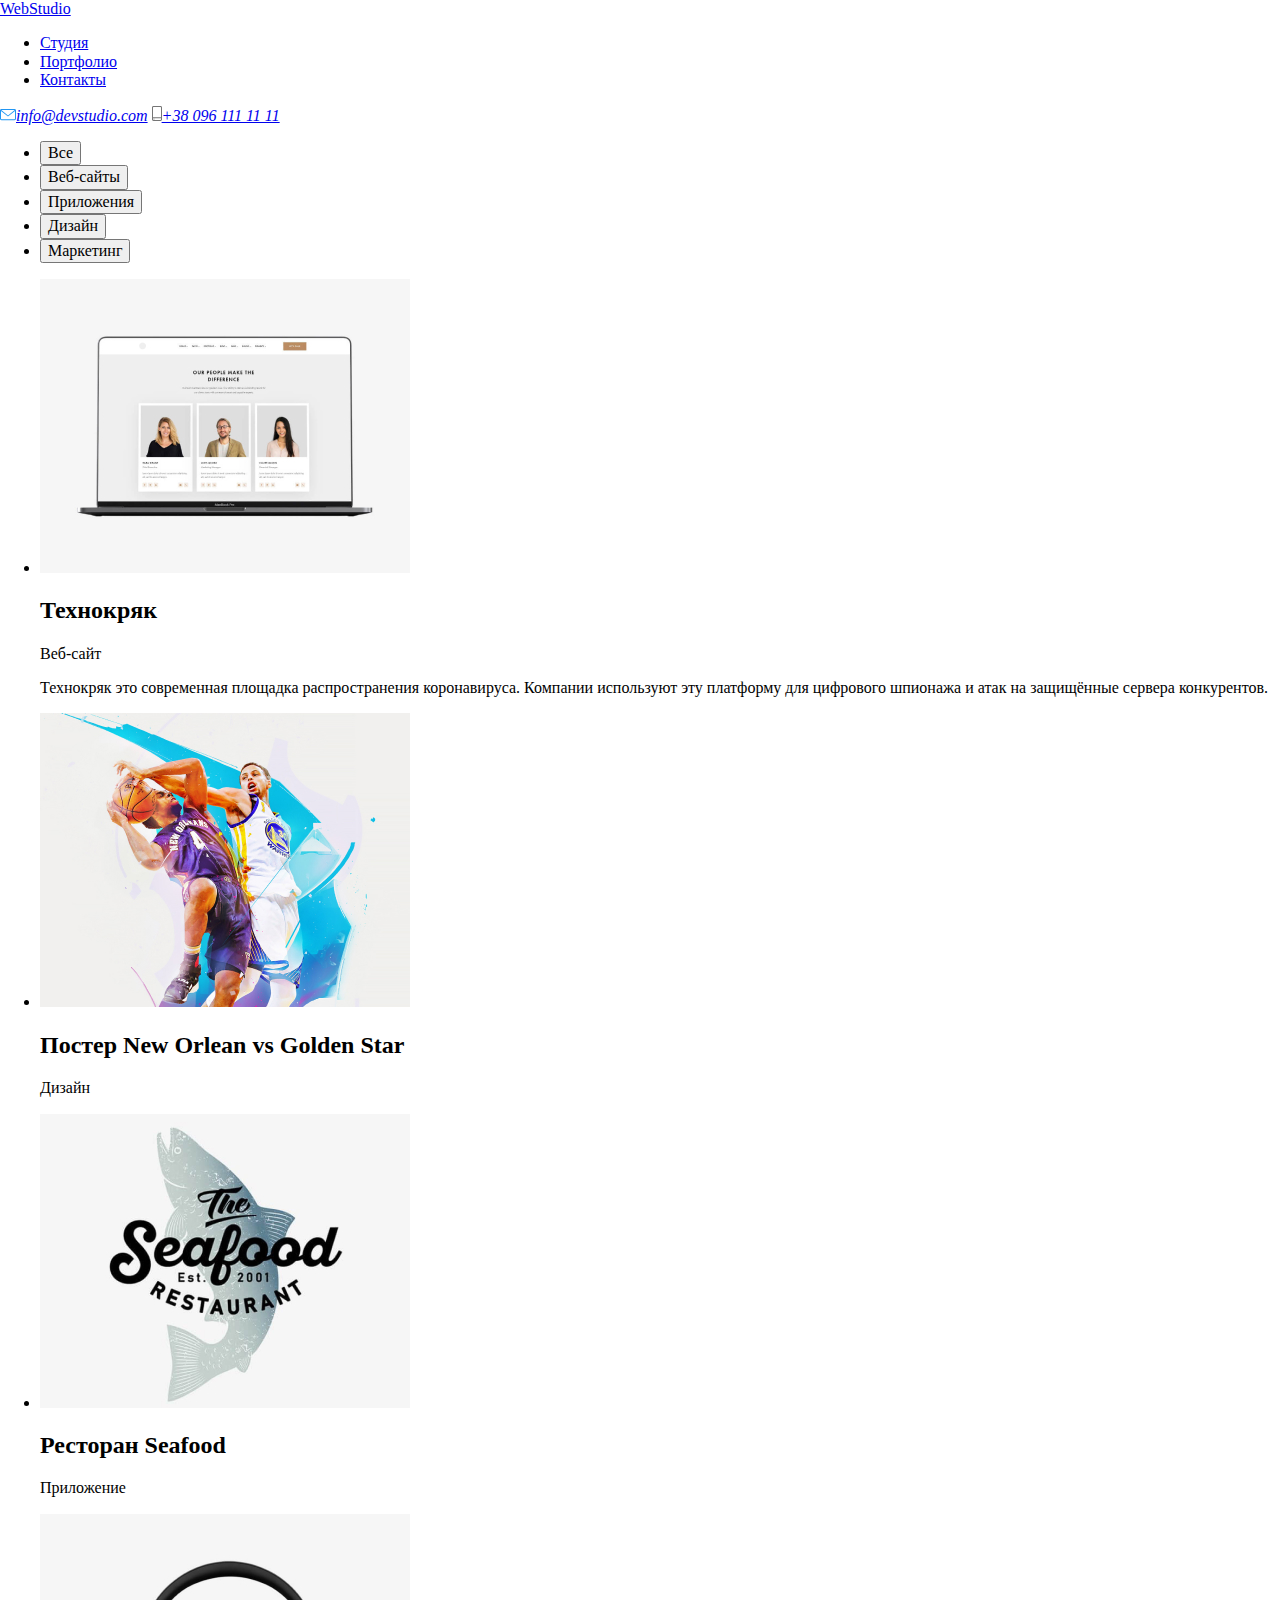
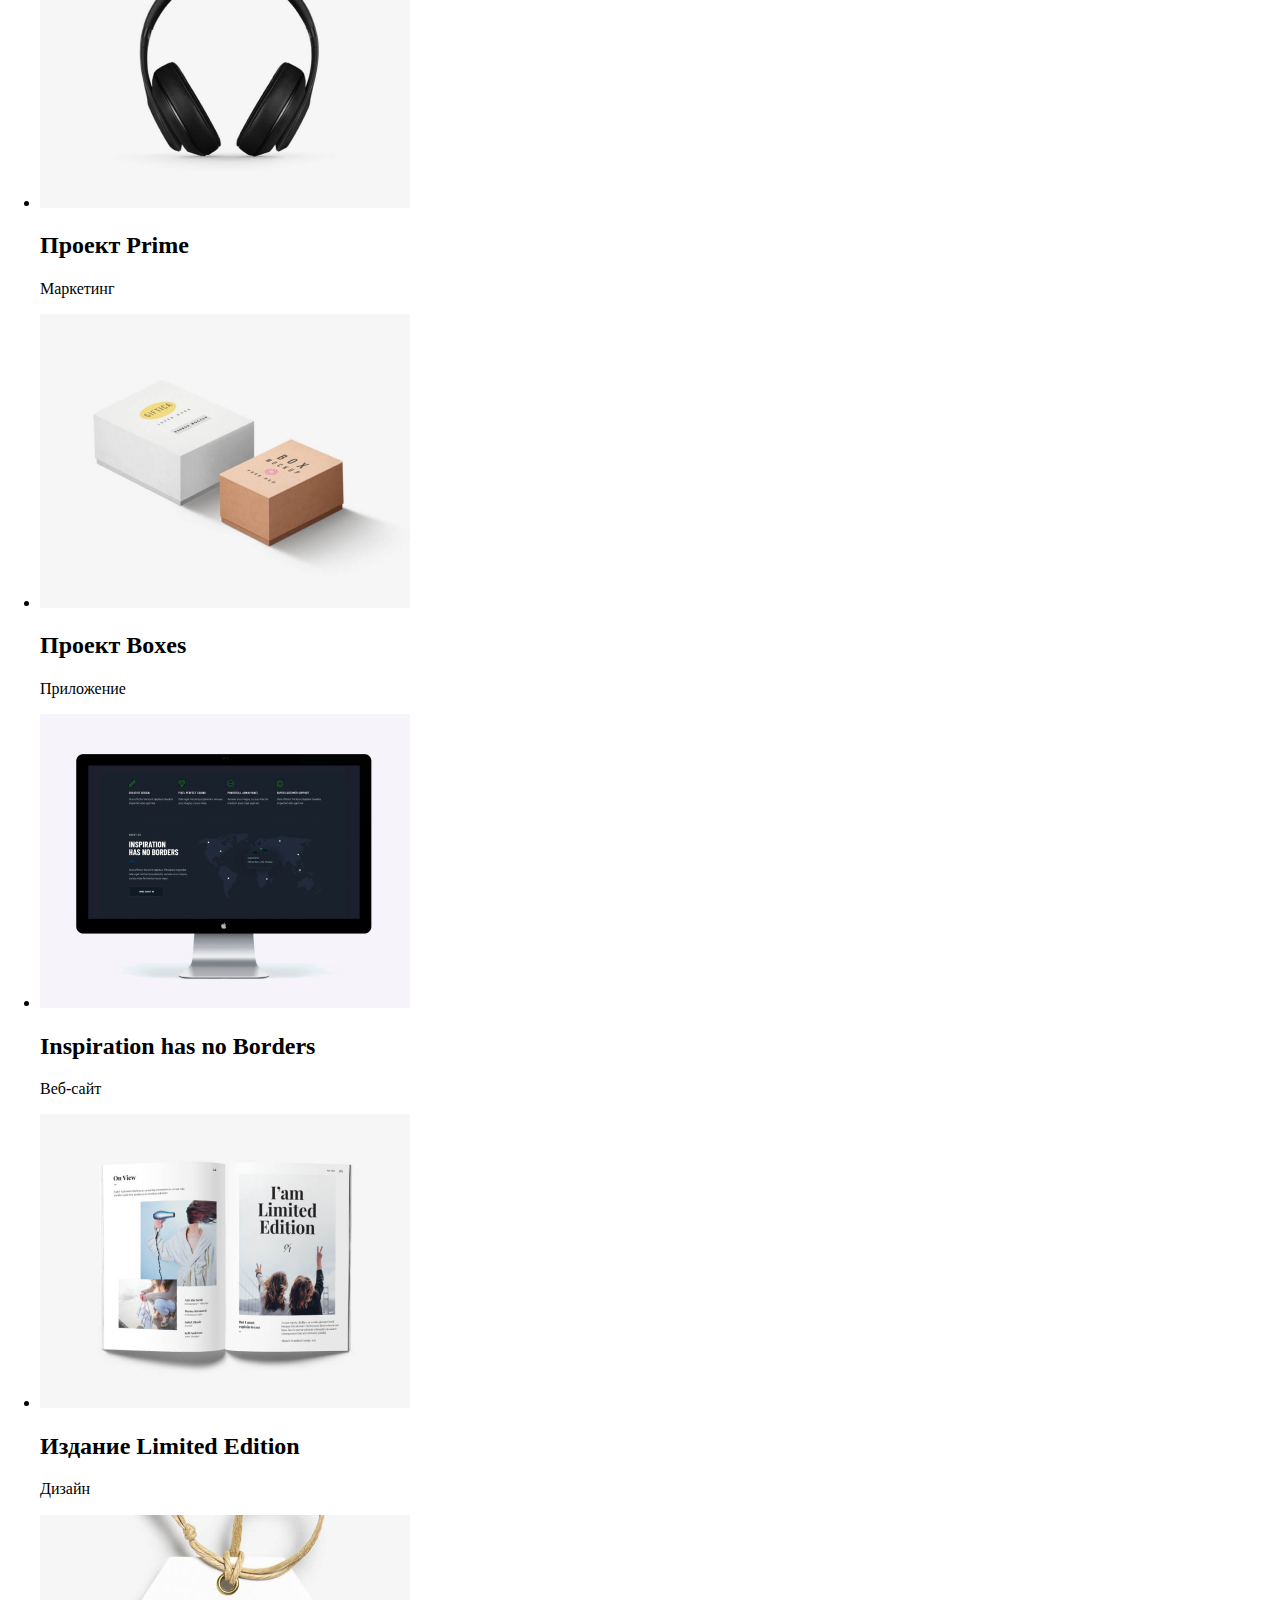
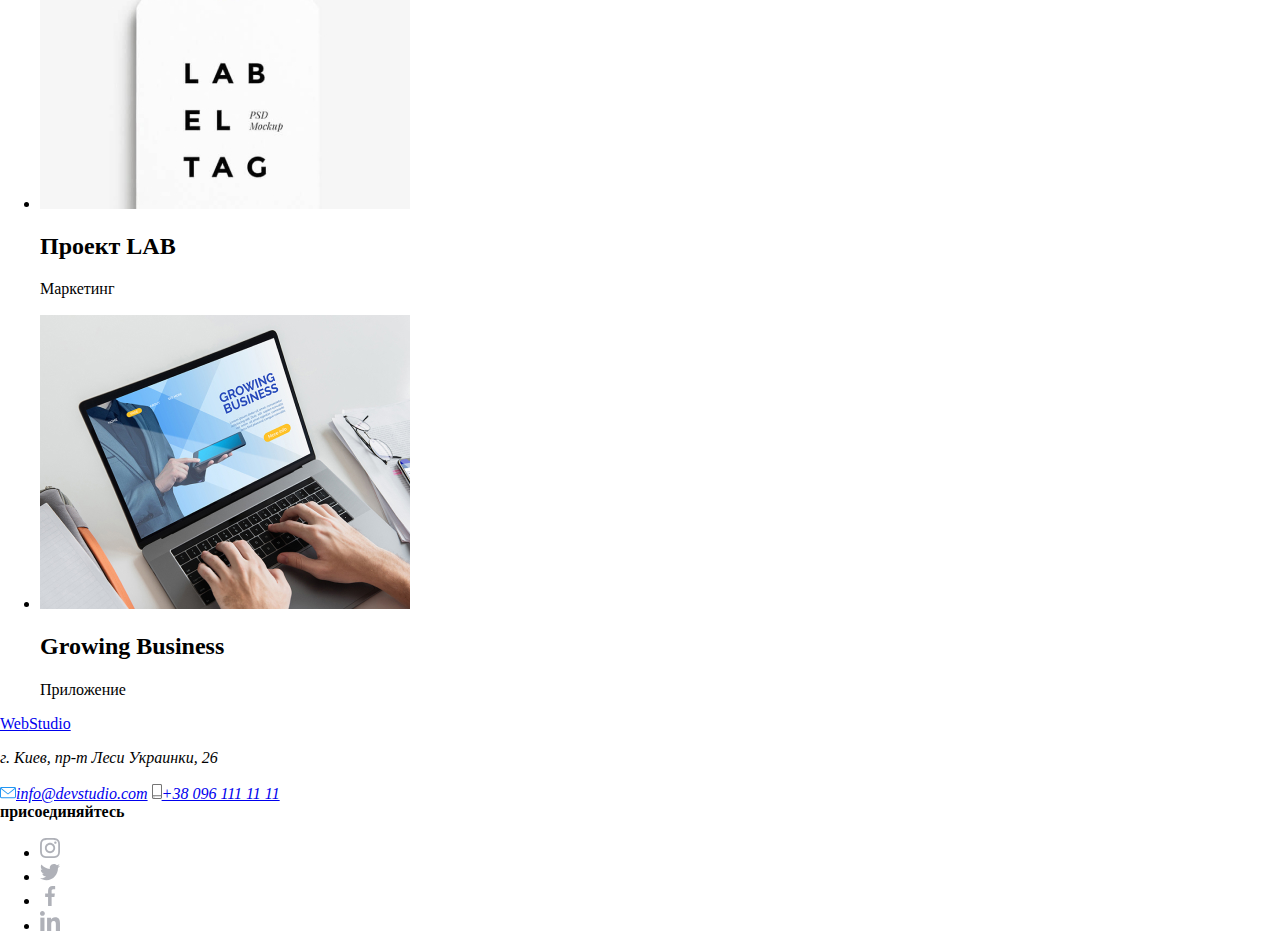
==== portfolio.html @ 33eb089c "work-3" ====
<!DOCTYPE html>
<html lang="ru">
  <head>
    <meta charset="UTF-8" />
    <meta name="viewport" content="width=device-width, initial-scale=1.0" />
    <title>Document</title>
    <link
      href="https://fonts.googleapis.com/css2?family=Raleway:wght@700&family=Roboto:wght@400;500;700;900&display=swap"
      rel="stylesheet"
    />
<link rel="stylesheet" href="./css/normalize.css" />
    <link rel="stylesheet" href="./css/stylesheet.css" />
  
  </head>

  <body>
    <header class="header">
      <nav class="navigation">
        <a class="link navigation-logo" href="./index.html" lang="en"><span
            class="navigation-logo-text">Web</span>Studio</a>
        <ul class="list navigation-list">
          <li>
            <a class="link navigation-list-link" href="./index.html">Студия</a>
          </li>
          <li><a class="link navigation-list-link"" href=" ./portfolio.html">Портфолио</a></li>
          <li><a class="link navigation-list-link"" href=" #">Контакты</a></li>
        </ul>
      </nav>
      <address class="address">
        <a class="link address-link-mail" href="mailto:info@devstudio.com"><img src="./image/envelope.svg"
            alt="адреса" />info@devstudio.com</a>
        <a class="link address-link-tel" href="tel:+380961111111"><img src="./image/smartphone.svg" alt="телефон" />+38 096
          111 11
          11</a>
      </address>
    </header>
    <main>
      <section class="portfolio">
        <h1 hidden>Портфоліо</h1>
        <div>
          <ul class="portfolio-list-button">
            <li class="list portfolio-list-item"><button class="portfolio-button">Все</button></li>
            <li class="list portfolio-list-item"><button class="portfolio-button">Веб-сайты</button></li>
            <li class="list portfolio-list-item"><button class="portfolio-button">Приложения</button></li>
            <li class="list portfolio-list-item"><button class="portfolio-button">Дизайн</button></li>
            <li class="list portfolio-list-item"><button class="portfolio-button">Маркетинг</button></li>
          </ul>
        </div>
        <ul class="project-list">
          <li class="list project-list-item">
            <img src="./image-portfolio/img-portflio-1.jpg" alt="Лептоп" />
            <h2 class="project-title">Технокряк</h2>
            <p class="project-text">Веб-сайт</p>
            <p class="project-text-hover">
              Технокряк это современная площадка распространения коронавируса.
              Компании используют эту платформу для цифрового шпионажа и атак на
              защищённые сервера конкурентов.
            </p>
          </li>
          <li class="list project-list-item">
            <img
              src="./image-portfolio/img-portflio-2.jpg"
              alt="Гра в баскетбол"
            />
            <h2 class="project-title">Постер New Orlean vs Golden Star</h2>
            <p class="project-text">Дизайн</p>
          </li>
          <li class="list project-list-item">
            <img
              src="./image-portfolio/img-portflio-3.jpg"
              alt="Логотип ресторану"
            />
            <h2 class="project-title">Ресторан Seafood</h2>
            <p class="project-text">Приложение</p>
          </li>
          <li class="list project-list-item">
            <img src="./image-portfolio/img-portflio-4.jpg" alt="Наушники" />
            <h2 class="project-title">Проект Prime</h2>
            <p class="project-text">Маркетинг</p>
          </li>
          <li class="list project-list-item">
            <img src="./image-portfolio/img-portflio-5.jpg" alt="Дві коробки" />
            <h2 class="project-title">Проект Boxes</h2>
            <p class="project-text">Приложение</p>
          </li>
          <li class="list project-list-item">
            <img src="./image-portfolio/img-portflio-6.jpg" alt="Монітор" />
            <h2 class="project-title">Inspiration has no Borders</h2>
            <p class="project-text">Веб-сайт</p>
          </li>
          <li class="list project-list-item">
            <img
              src="./image-portfolio/img-portflio-7.jpg"
              alt="Розкрита книга"
            />
            <h2 class="project-title">Издание Limited Edition</h2>
            <p class="project-text">Дизайн</p>
          </li>
          <li class="list project-list-item">
            <img src="./image-portfolio/img-portflio-8.jpg" alt="Бірка" />
            <h2 class="project-title">Проект LAB</h2>
            <p class="project-text">Маркетинг</p>
          </li>
          <li>
            <img
              src="./image-portfolio/img-portflio-9.jpg"
              alt="Робота на ноутбуці"
            />
            <h2 class="project-title">Growing Business</h2>
            <p class="project-text">Приложение</p>
          </li>
        </ul>
      </section>
    </main>
    <footer class="footer">
      <div>
        <a class="link footer-logo" href="./index.html" lang="en"><span class="navigation-logo-text">Web</span>Studio</a>
    
        <address class="footer-address">
          <p class="footer-address-text">г. Киев, пр-т Леси Украинки, 26</p>
          <a class="link footer-address-mail" href="mailto:info@devstudio.com"><img src="./image/envelope.svg"
              alt="адреса" />info@devstudio.com</a>
          <a class="link footer-address-tel" href="tel:+380961111111"><img src="./image/smartphone.svg" alt="телефон" />+38
            096 111 11
            11</a>
        </address>
      </div>
      <div>
        <b class="footer-social">присоединяйтесь</b>
        <ul class="list">
          <li>
            <a href="" aria-label="instagram"><img src="./image/instagram.svg" alt="іконка інстаграм" /></a>
          </li>
          <li>
            <a href="" aria-label="twitter"><img src="./image/twitter.svg" alt="іконка твітер" /></a>
          </li>
          <li>
            <a href="" aria-label="facebook"><img src="./image/facebook.svg" alt="іконка фейсбук" /></a>
          </li>
          <li>
            <a href="" aria-label="linkedin"><img src="./image/linkedin.svg" alt="іконка лінкенін" /></a>
          </li>
        </ul>
      </div>
    </footer>
  </body>
</html>
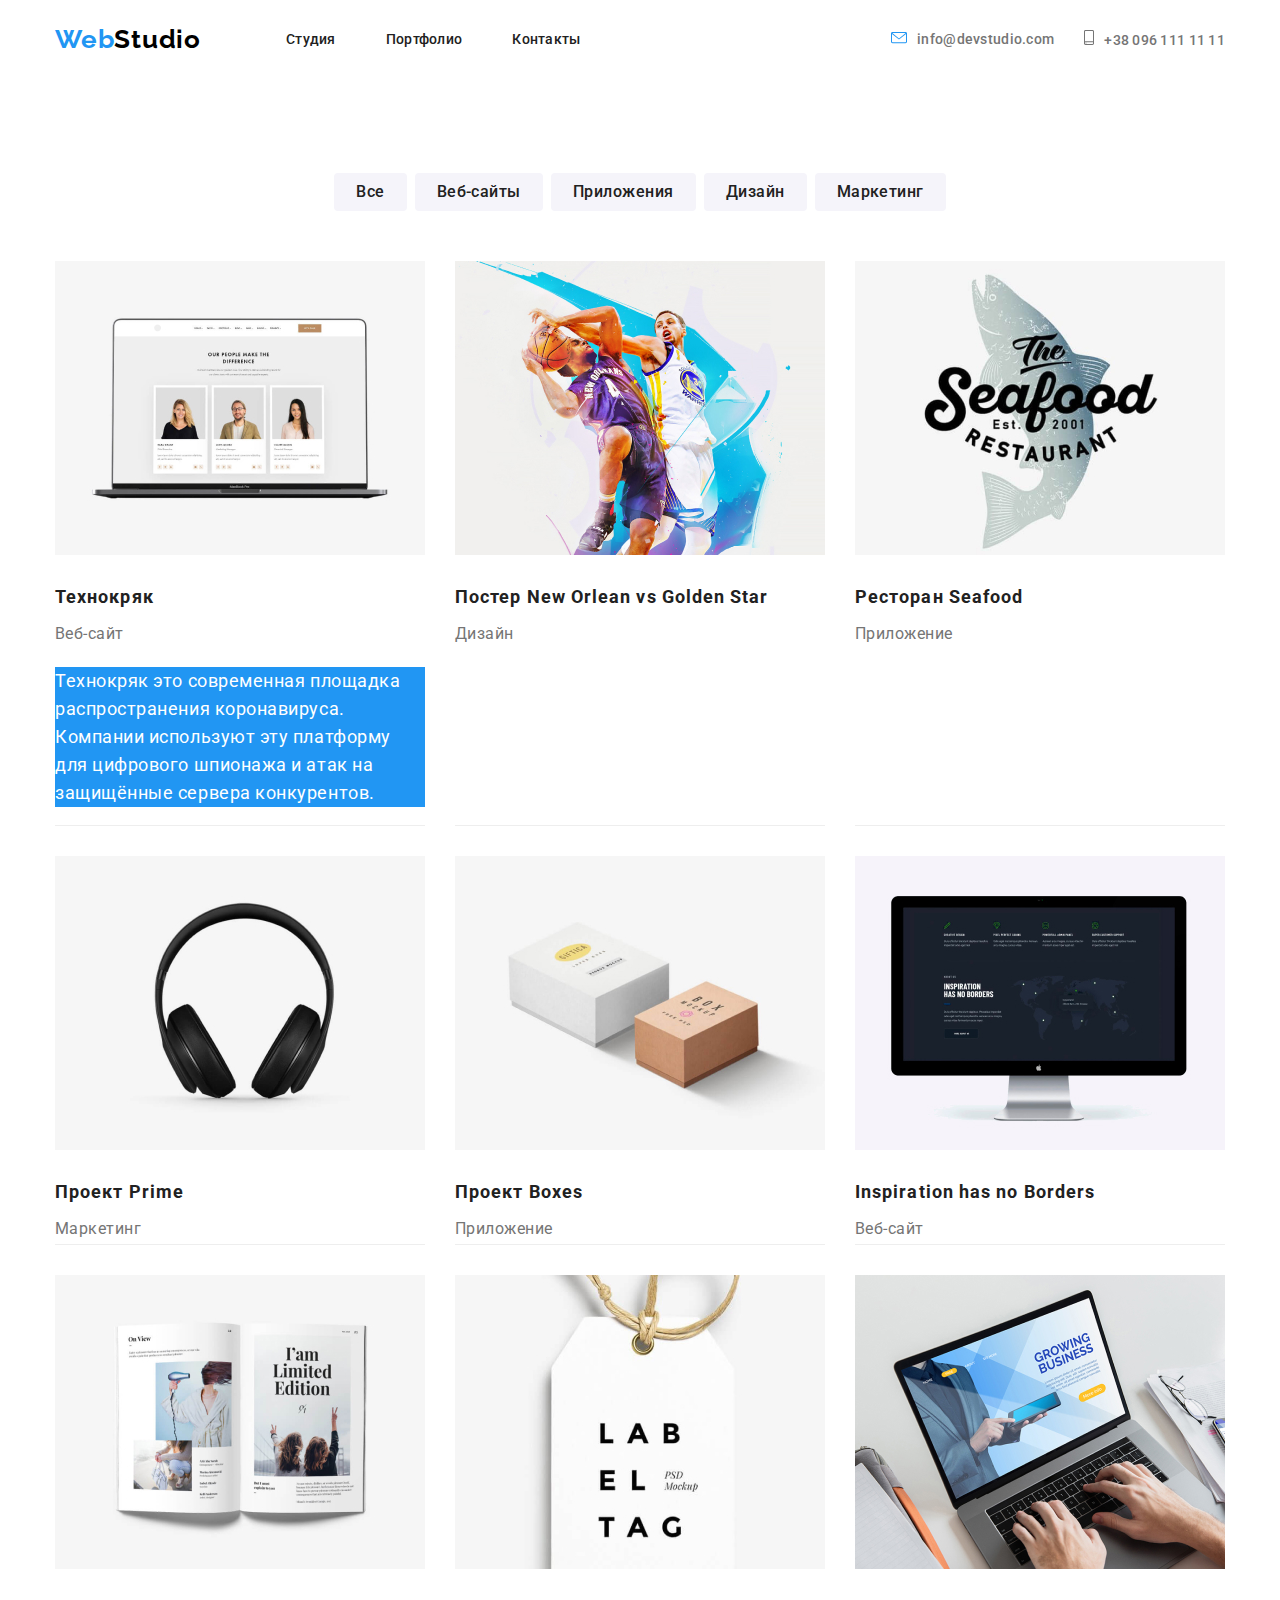
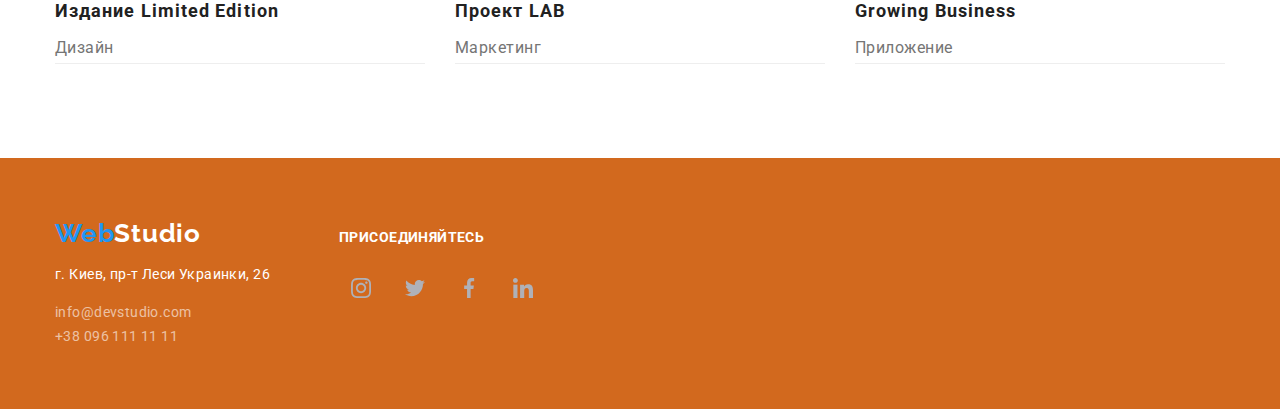
==== commit 8ab51b08: "work-3-studio" ====
--- a/portfolio.html
+++ b/portfolio.html
@@ -8,48 +8,53 @@
       href="https://fonts.googleapis.com/css2?family=Raleway:wght@700&family=Roboto:wght@400;500;700;900&display=swap"
       rel="stylesheet"
     />
-<link rel="stylesheet" href="./css/normalize.css" />
-    <link rel="stylesheet" href="./css/stylesheet.css" />
+<link rel="stylesheet" href="./css/modern-normalize.css" />
+    <link rel="stylesheet" href="./css/style.css" />
   
   </head>
 
   <body>
-    <header class="header">
-      <nav class="navigation">
-        <a class="link navigation-logo" href="./index.html" lang="en"><span
-            class="navigation-logo-text">Web</span>Studio</a>
-        <ul class="list navigation-list">
-          <li>
-            <a class="link navigation-list-link" href="./index.html">Студия</a>
-          </li>
-          <li><a class="link navigation-list-link"" href=" ./portfolio.html">Портфолио</a></li>
-          <li><a class="link navigation-list-link"" href=" #">Контакты</a></li>
-        </ul>
-      </nav>
-      <address class="address">
-        <a class="link address-link-mail" href="mailto:info@devstudio.com"><img src="./image/envelope.svg"
-            alt="адреса" />info@devstudio.com</a>
-        <a class="link address-link-tel" href="tel:+380961111111"><img src="./image/smartphone.svg" alt="телефон" />+38 096
-          111 11
-          11</a>
-      </address>
+    <header class="header container">
+      <div class="container-header">
+        <nav class="navigation">
+          <a class="link navigation-logo" href="./index.html" lang="en"><span
+              class="navigation-logo-text">Web</span>Studio</a>
+          <ul class="list navigation-list">
+            <li class="navigation-list-item">
+              <a class="link navigation-list-link" href="">Студия</a>
+            </li>
+            <li class="navigation-list-item">
+              <a class="link navigation-list-link" href="./portfolio.html">Портфолио</a>
+            </li class="navigation-list-item">
+            <li><a class="link navigation-list-link" href="#">Контакты</a></li>
+          </ul>
+        </nav>
+        <address class="address">
+          <a class="link address-link-mail" href="mailto:info@devstudio.com"><img class="img-logo "
+              src="./image/envelope.svg" alt="адреса" />info@devstudio.com</a>
+          <a class="link address-link-tel" href="tel:+380961111111"><img class="img-logo" src="./image/smartphone.svg"
+              alt="телефон" />+38 096 111 11
+            11</a>
+        </address>
+      </div>
     </header>
     <main>
       <section class="portfolio">
         <h1 hidden>Портфоліо</h1>
-        <div>
-          <ul class="portfolio-list-button">
-            <li class="list portfolio-list-item"><button class="portfolio-button">Все</button></li>
-            <li class="list portfolio-list-item"><button class="portfolio-button">Веб-сайты</button></li>
-            <li class="list portfolio-list-item"><button class="portfolio-button">Приложения</button></li>
-            <li class="list portfolio-list-item"><button class="portfolio-button">Дизайн</button></li>
-            <li class="list portfolio-list-item"><button class="portfolio-button">Маркетинг</button></li>
+        <div class="portfolio-container container">
+          <ul class="list portfolio-list-button">
+            <li class="portfolio-list-item"><button class="portfolio-button">Все</button></li>
+            <li class="portfolio-list-item"><button class="portfolio-button">Веб-сайты</button></li>
+            <li class="portfolio-list-item"><button class="portfolio-button">Приложения</button></li>
+            <li class="portfolio-list-item"><button class="portfolio-button">Дизайн</button></li>
+            <li class="portfolio-list-item"><button class="portfolio-button">Маркетинг</button></li>
           </ul>
         </div>
-        <ul class="project-list">
-          <li class="list project-list-item">
-            <img src="./image-portfolio/img-portflio-1.jpg" alt="Лептоп" />
-            <h2 class="project-title">Технокряк</h2>
+        <div class="project container">
+          <ul class="list project-list">
+          <li class="project-list-item">
+            <img class="project-img" src="./image-portfolio/img-portflio-1.jpg" alt="Лептоп" />
+            <h2 class="title project-title">Технокряк</h2>
             <p class="project-text">Веб-сайт</p>
             <p class="project-text-hover">
               Технокряк это современная площадка распространения коронавируса.
@@ -57,90 +62,79 @@
               защищённые сервера конкурентов.
             </p>
           </li>
-          <li class="list project-list-item">
-            <img
-              src="./image-portfolio/img-portflio-2.jpg"
-              alt="Гра в баскетбол"
-            />
-            <h2 class="project-title">Постер New Orlean vs Golden Star</h2>
+          <li class="project-list-item">
+            <img class="project-img" src="./image-portfolio/img-portflio-2.jpg" alt="Гра в баскетбол" />
+            <h2 class="title project-title">Постер New Orlean vs Golden Star</h2>
             <p class="project-text">Дизайн</p>
           </li>
-          <li class="list project-list-item">
-            <img
-              src="./image-portfolio/img-portflio-3.jpg"
-              alt="Логотип ресторану"
-            />
-            <h2 class="project-title">Ресторан Seafood</h2>
+          <li class="project-list-item">
+            <img class="project-img" src="./image-portfolio/img-portflio-3.jpg" alt="Логотип ресторану" />
+            <h2 class="title project-title">Ресторан Seafood</h2>
             <p class="project-text">Приложение</p>
           </li>
-          <li class="list project-list-item">
-            <img src="./image-portfolio/img-portflio-4.jpg" alt="Наушники" />
-            <h2 class="project-title">Проект Prime</h2>
+          <li class="project-list-item">
+            <img class="project-img" src="./image-portfolio/img-portflio-4.jpg" alt="Наушники" />
+            <h2 class="title project-title">Проект Prime</h2>
             <p class="project-text">Маркетинг</p>
           </li>
-          <li class="list project-list-item">
-            <img src="./image-portfolio/img-portflio-5.jpg" alt="Дві коробки" />
-            <h2 class="project-title">Проект Boxes</h2>
+          <li class="project-list-item">
+            <img class="project-img" src="./image-portfolio/img-portflio-5.jpg" alt="Дві коробки" />
+            <h2 class="title project-title">Проект Boxes</h2>
             <p class="project-text">Приложение</p>
           </li>
-          <li class="list project-list-item">
-            <img src="./image-portfolio/img-portflio-6.jpg" alt="Монітор" />
-            <h2 class="project-title">Inspiration has no Borders</h2>
+          <li class="project-list-item">
+            <img class="project-img" src="./image-portfolio/img-portflio-6.jpg" alt="Монітор" />
+            <h2 class="title project-title">Inspiration has no Borders</h2>
             <p class="project-text">Веб-сайт</p>
           </li>
-          <li class="list project-list-item">
-            <img
-              src="./image-portfolio/img-portflio-7.jpg"
-              alt="Розкрита книга"
-            />
-            <h2 class="project-title">Издание Limited Edition</h2>
+          <li class="project-list-item">
+            <img class="project-img" src="./image-portfolio/img-portflio-7.jpg" alt="Розкрита книга" />
+            <h2 class="title project-title">Издание Limited Edition</h2>
             <p class="project-text">Дизайн</p>
           </li>
-          <li class="list project-list-item">
-            <img src="./image-portfolio/img-portflio-8.jpg" alt="Бірка" />
-            <h2 class="project-title">Проект LAB</h2>
+          <li class="project-list-item">
+            <img class="project-img" src="./image-portfolio/img-portflio-8.jpg" alt="Бірка" />
+            <h2 class="title project-title">Проект LAB</h2>
             <p class="project-text">Маркетинг</p>
           </li>
-          <li>
-            <img
-              src="./image-portfolio/img-portflio-9.jpg"
-              alt="Робота на ноутбуці"
-            />
-            <h2 class="project-title">Growing Business</h2>
+          <li class="project-list-item">
+            <img class="project-img" src="./image-portfolio/img-portflio-9.jpg" alt="Робота на ноутбуці" />
+            <h2 class="title project-title">Growing Business</h2>
             <p class="project-text">Приложение</p>
           </li>
-        </ul>
+        </ul></div>
       </section>
     </main>
     <footer class="footer">
-      <div>
-        <a class="link footer-logo" href="./index.html" lang="en"><span class="navigation-logo-text">Web</span>Studio</a>
-    
-        <address class="footer-address">
-          <p class="footer-address-text">г. Киев, пр-т Леси Украинки, 26</p>
-          <a class="link footer-address-mail" href="mailto:info@devstudio.com"><img src="./image/envelope.svg"
-              alt="адреса" />info@devstudio.com</a>
-          <a class="link footer-address-tel" href="tel:+380961111111"><img src="./image/smartphone.svg" alt="телефон" />+38
-            096 111 11
-            11</a>
-        </address>
-      </div>
-      <div>
-        <b class="footer-social">присоединяйтесь</b>
-        <ul class="list">
-          <li>
-            <a href="" aria-label="instagram"><img src="./image/instagram.svg" alt="іконка інстаграм" /></a>
-          </li>
-          <li>
-            <a href="" aria-label="twitter"><img src="./image/twitter.svg" alt="іконка твітер" /></a>
-          </li>
-          <li>
-            <a href="" aria-label="facebook"><img src="./image/facebook.svg" alt="іконка фейсбук" /></a>
-          </li>
-          <li>
-            <a href="" aria-label="linkedin"><img src="./image/linkedin.svg" alt="іконка лінкенін" /></a>
-          </li>
-        </ul>
+      <div class="footer-container container">
+        <div class="footer-container-address">
+          <a class="link footer-logo" href="./index.html" lang="en"><span class="navigation-logo-text">Web</span>Studio</a>
+          <address class="footer-address">
+            <p class="footer-address-text">г. Киев, пр-т Леси Украинки, 26</p>
+            <a class="link footer-address-mail" href="mailto:info@devstudio.com">info@devstudio.com</a>
+            <a class="link footer-address-tel" href="tel:+380961111111">+38 096 111 11 11</a>
+          </address>
+        </div>
+        <div class="footer-container-join">
+          <b class="footer-social">присоединяйтесь</b>
+          <ul class="list footer-social-list">
+            <li class="footer-social-list-item">
+              <a href="" aria-label="instagram"><img class="socials-img" src="./image/instagram.svg"
+                  alt="іконка інстаграм" /></a>
+            </li>
+            <li class="footer-social-list-item">
+              <a href="" aria-label="twitter"><img class="socials-img" src="./image/twitter.svg" alt="іконка твітер" /></a>
+            </li>
+            <li class="footer-social-list-item">
+              <a href="" aria-label="facebook"><img class="socials-img" src="./image/facebook.svg"
+                  alt="іконка фейсбук" /></a>
+            </li>
+            <li class="footer-social-list-item">
+              <a href="" aria-label="linkedin"><img class="socials-img" src="./image/linkedin.svg"
+                  alt="іконка лінкенін" /></a>
+            </li>
+          </ul>
+        </div>
       </div>
     </footer>
   </body>
--- a/css/style.css
+++ b/css/style.css
@@ -0,0 +1,496 @@
+:root {
+  --font-title: "Roboto", sans-serif;
+  --font-logo: "Raleway", sans-serif;
+  --title-dark-theme-color: #ffffff;
+  --title-light-theme-color: #212121;
+  --accent: #2196f3;
+  --text-color: #757575;
+}
+html {
+  box-sizing: border-box;
+}
+*,
+*::before,
+*::after {
+  box-sizing: inherit;
+}
+
+body {
+  background-color: #ffffff;
+  color: var(--title-light-theme-color);
+  font-family: var(--font-title);
+  font-style: normal;
+  font-weight: 500;
+  font-size: 14px;
+  line-height: 1.14;
+  letter-spacing: 0.02em;
+}
+.container {
+  width: 1200px;
+  padding-left: 15px;
+  padding-right: 15px;
+  margin-left: auto;
+  margin-right: auto;
+}
+
+.title {
+  margin: 0;
+}
+
+.img {
+  display: block;
+}
+
+.list {
+  list-style: none;
+  padding-right: 0px;
+  padding-left: 0px;
+  margin: 0;
+}
+.link {
+  display: block;
+  text-decoration: none;
+  margin: 0;
+}
+/* Hedear */
+.container-header {
+  display: flex;
+  align-items: center;
+}
+.navigation {
+  display: flex;
+  align-items: center;
+}
+
+.navigation-list {
+  display: flex;
+}
+.navigation-logo {
+  display: block;
+  margin-right: 85px;
+  padding-top: 24px;
+  padding-bottom: 25px;
+
+  font-family: var(--font-logo);
+  font-style: normal;
+  font-weight: 700;
+  font-size: 26px;
+  line-height: 1.19;
+  letter-spacing: 0.03em;
+  color: #000000;
+}
+.navigation-logo-text {
+  font-family: var(--font-logo);
+  font-style: normal;
+  font-weight: 700;
+  font-size: 26px;
+  line-height: 1.19;
+  letter-spacing: 0.03em;
+  color: #2196f3;
+}
+
+.navigation-list-item:not(:last-child) {
+  margin-right: 50px;
+}
+
+.navigation-list-link {
+  padding-top: 30px;
+  padding-bottom: 30px;
+
+  color: var(--title-light-theme-color);
+}
+
+.navigation-list-link:hover,
+.navigation-list-link:focus {
+  color: var(--accent);
+}
+
+.address {
+  display: flex;
+  align-items: center;
+  margin-left: auto;
+}
+.address-link-mail {
+  margin-right: 30px;
+}
+
+.address-link-mail,
+.address-link-tel {
+  padding-top: 30px;
+  padding-bottom: 30px;
+
+  font-style: normal;
+  color: var(--text-color);
+}
+
+.address-link-mail:hover,
+.address-link-mail:focus {
+  color: var(--accent);
+}
+.address-link-tel:hover,
+.address-link-tel:focus {
+  color: var(--accent);
+}
+
+.img-logo {
+  margin-top: 0;
+  margin-right: 10px;
+  margin-bottom: 0;
+}
+/* секция Hero */
+.hero {
+  background-color: chocolate;
+  padding-top: 200px;
+  padding-bottom: 200px;
+}
+.hero-title {
+  margin-bottom: 30px;
+
+  font-weight: 900;
+  font-size: 44px;
+  line-height: 1.36;
+  text-align: center;
+  letter-spacing: 0.06em;
+  text-transform: uppercase;
+  color: var(--title-dark-theme-color);
+}
+.button {
+  width: 200px;
+  height: 50px;
+  display: block;
+  margin-left: auto;
+  margin-right: auto;
+  padding-top: 10px;
+  padding-right: 32px;
+  padding-bottom: 10px;
+  padding-left: 32px;
+
+  font-weight: 700;
+  font-size: 16px;
+  line-height: 1.86;
+  color: var(--title-dark-theme-color);
+
+  background-color: var(--accent);
+  border: 0px;
+  border-radius: 4px;
+  border-style: solid;
+}
+
+/* секция Наши преимущества */
+.advantages {
+  padding-top: 94px;
+  padding-bottom: 94px;
+}
+
+.advantages-list {
+  display: flex;
+}
+.advantages-list-item:not(:last-child) {
+  margin-right: 30px;
+}
+.advantages-img {
+  padding-top: 25px;
+  padding-right: 100px;
+  padding-bottom: 25px;
+  padding-left: 100px;
+  margin-bottom: 30px;
+}
+.advantages-subtitle {
+  margin-bottom: 10px;
+
+  font-weight: 700;
+  font-size: 14px;
+  line-height: 1.14;
+  letter-spacing: 0.03em;
+  text-transform: uppercase;
+}
+
+.advantages-text {
+  font-weight: 400;
+  font-size: 14px;
+  line-height: 1.71;
+  letter-spacing: 0.03em;
+  color: var(--text-color);
+}
+/* Чем мы занимаемся */
+.content {
+  padding-bottom: 94px;
+}
+
+.content-list {
+  display: flex;
+}
+.content-title,
+.team-title,
+.client-title {
+  margin-top: 0px;
+  margin-right: auto;
+  margin-bottom: 50px;
+  margin-left: auto;
+
+  font-weight: 700;
+  font-size: 36px;
+  line-height: 1.17;
+  text-align: center;
+  letter-spacing: 0.03em;
+}
+.content-list-item:not(:last-child) {
+  margin-right: 30px;
+}
+.content-list-item-text {
+  display: block;
+  margin-top: 0px;
+  margin-bottom: 0px;
+  padding-top: 27px;
+  padding-right: 82px;
+  padding-bottom: 27px;
+  padding-left: 83px;
+
+  background-color: chocolate;
+  font-weight: 700;
+  text-align: center;
+  letter-spacing: 0.03em;
+  text-transform: uppercase;
+  color: var(--title-dark-theme-color);
+}
+/* секція Наша команда */
+.team {
+  background-color: #f5f4fa;
+  padding-top: 94px;
+  padding-bottom: 94px;
+}
+.container-team-list {
+  display: flex;
+}
+.team-list-item:not(:last-child) {
+  margin-right: 30px;
+}
+.team-list-img {
+  margin-bottom: 30px;
+}
+.team-list-subtitle {
+  margin-top: 0px;
+  margin-bottom: 10px;
+  font-weight: 500;
+  font-size: 16px;
+  line-height: 1.9;
+  text-align: center;
+  letter-spacing: 0.03em;
+}
+.team-list-text {
+  margin-top: 0px;
+  margin-bottom: 16px;
+  font-weight: 400;
+  font-size: 16px;
+  line-height: 1.9;
+  text-align: center;
+  letter-spacing: 0.03em;
+  color: var(--text-color);
+}
+.socials-list {
+  display: flex;
+  margin-right: 32px;
+  margin-bottom: 24px;
+  margin-left: 32px;
+}
+.socials-list-item:not(:last-child) {
+  margin-right: 10px;
+}
+.socials-img {
+  padding: 12px;
+}
+/* Постоянные клиенты */
+.client {
+  padding-top: 94px;
+  padding-bottom: 94px;
+}
+.client-list {
+  display: flex;
+}
+
+.client-list-item:not(:last-child) {
+  margin-right: 30px;
+}
+
+.client-list-link {
+  display: flex;
+  justify-content: center;
+  align-items: center;
+  width: 170px;
+  height: 90px;
+  border: 1px solid #afb1b8;
+  border-radius: 4px;
+}
+/* Footer */
+.footer {
+  background-color: chocolate;
+}
+
+.footer-container {
+  display: flex;
+  align-items: baseline;
+  padding-top: 60px;
+  padding-bottom: 60px;
+}
+.footer-container-address {
+  margin-right: 69px;
+}
+
+.footer-social-list {
+  display: flex;
+}
+.footer-logo {
+  margin-bottom: 20;
+
+  font-family: var(--font-logo);
+  font-style: normal;
+  font-weight: 700;
+  font-size: 26px;
+  line-height: 1.19;
+  letter-spacing: 0.03em;
+  color: var(--title-dark-theme-color);
+}
+.footer-address {
+  font-style: normal;
+  font-weight: 400;
+  font-size: 14px;
+  line-height: 1.71;
+  letter-spacing: 0.03em;
+  color: var(--title-dark-theme-color);
+}
+
+.footer-address-text {
+  margin-bottom: 9;
+}
+
+.footer-address-mail {
+  margin-bottom: 9;
+}
+
+.footer-address-mail,
+.footer-address-tel {
+  color: rgba(255, 255, 255, 0.6);
+}
+
+.footer-address-mail:hover,
+.footer-address-mail:focus {
+  color: var(--accent);
+}
+.footer-address-tel:hover,
+.footer-address-tel:focus {
+  color: var(--accent);
+}
+
+.footer-social-list-item:not(:last-child) {
+  margin-right: 10px;
+}
+.footer-social {
+  display: block;
+  margin-bottom: 20px;
+
+  font-weight: 700;
+  font-size: 14px;
+  line-height: 1.14;
+  letter-spacing: 0.03em;
+  text-transform: uppercase;
+  color: var(--title-dark-theme-color);
+}
+/* Portfolio */
+.portfolio {
+  padding-top: 93px;
+  padding-bottom: 94px;
+}
+
+.portfolio-list-button {
+  display: flex;
+  justify-content: center;
+}
+
+.portfolio-container {
+  margin-bottom: 50px;
+}
+
+.portfolio-list-item:not(:last-child) {
+  margin-right: 8px;
+}
+
+.portfolio-button {
+  padding-top: 6px;
+  padding-right: 22px;
+  padding-bottom: 6px;
+  padding-left: 22px;
+
+  border: 0px;
+  border-radius: 4px;
+  background-color: #f5f4fa;
+  font-weight: 500;
+  font-size: 16px;
+  line-height: 1.62;
+  text-align: center;
+  letter-spacing: 0.03em;
+  color: var(--title-light-theme-color);
+}
+.portfolio-button:hover,
+.portfolio-button:focus {
+  background-color: var(--accent);
+  color: var(--title-dark-theme-color);
+}
+.project-img {
+  margin-bottom: 20px;
+}
+
+.project-list {
+  display: flex;
+  flex-wrap: wrap;
+}
+
+.project-list-item {
+  border-bottom: 1px solid #eeeeee;
+}
+.project-list-item:not(:nth-child(3n)) {
+  margin-right: 30px;
+}
+.project-list-item:not(:nth-last-child(-n + 3)) {
+  margin-bottom: 30px;
+}
+.project-title {
+  margin-bottom: 4px;
+  font-weight: 700;
+  font-size: 18px;
+  line-height: 2;
+  letter-spacing: 0.06em;
+  color: var(--title-light-theme-color);
+}
+
+.project-text {
+  margin-top: 0px;
+  margin-bottom: 0px;
+  font-weight: 400;
+  font-size: 16px;
+  line-height: 1.87;
+  letter-spacing: 0.03em;
+  color: var(--text-color);
+}
+.project-text-hover {
+  width: 370px;
+  font-weight: 400;
+  font-size: 18px;
+  line-height: 1.56;
+  letter-spacing: 0.03em;
+  background-color: var(--accent);
+  color: var(--title-dark-theme-color);
+}
+/* 
+Roboto medium
+Roboto bold
+Roboto regular
+Roboto black
+Raleway bold
+ */
+
+/* 
+#2196F3 акцент
+#212121 текст заголовків
+#757575 текст
+#FFFFFF текст на темній темі
+ */
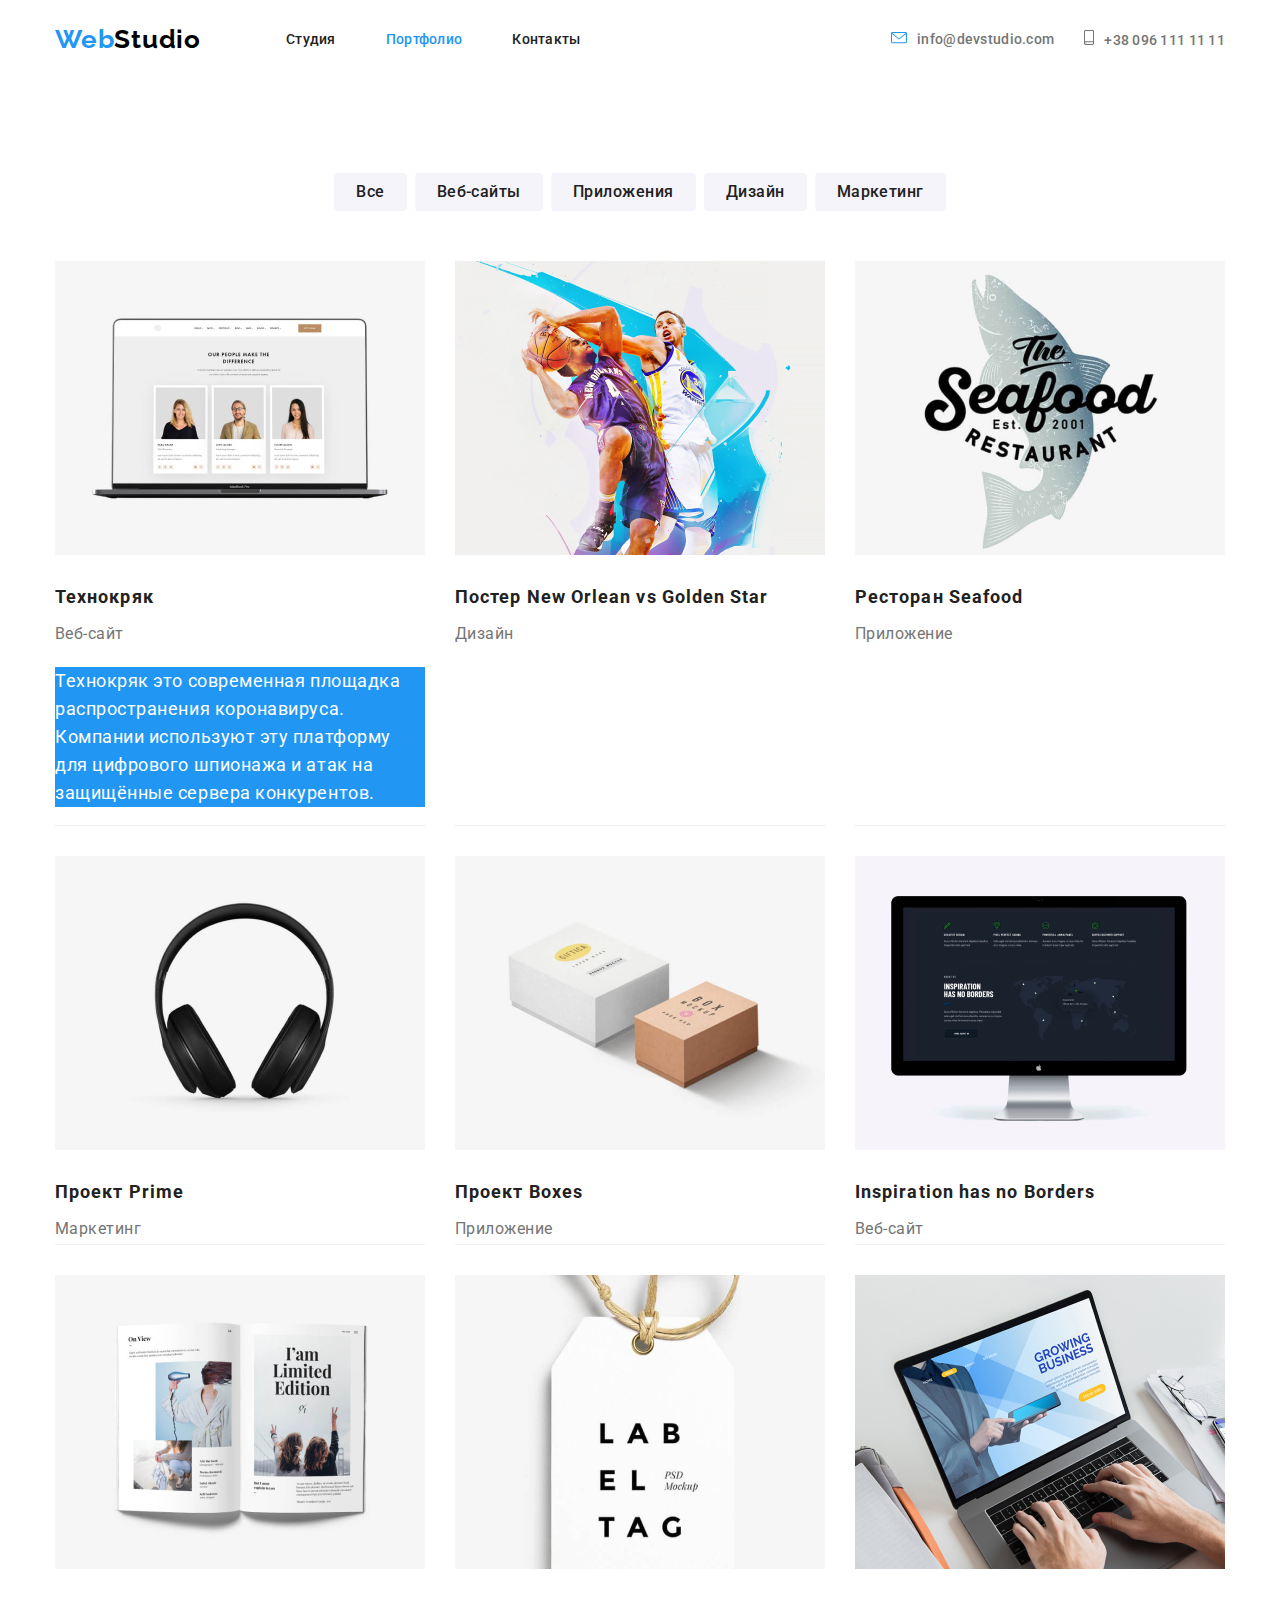
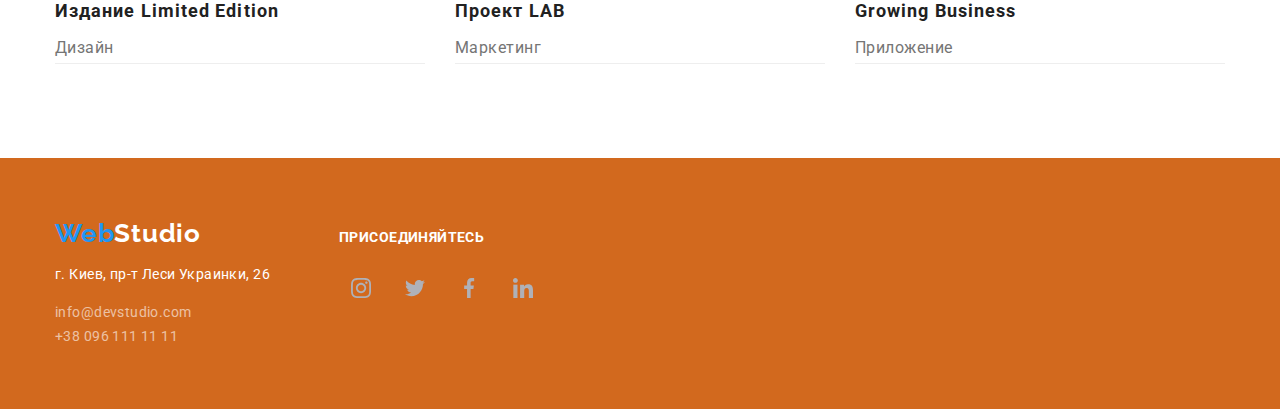
==== commit 552f02f6: "work-3-stydio-done" ====
--- a/portfolio.html
+++ b/portfolio.html
@@ -14,17 +14,17 @@
   </head>
 
   <body>
-    <header class="header container">
-      <div class="container-header">
+    <header class="header">
+      <div class="container-header container">
         <nav class="navigation">
           <a class="link navigation-logo" href="./index.html" lang="en"><span
               class="navigation-logo-text">Web</span>Studio</a>
           <ul class="list navigation-list">
             <li class="navigation-list-item">
-              <a class="link navigation-list-link" href="">Студия</a>
+              <a class="link navigation-list-link" href="./index.html">Студия</a>
             </li>
             <li class="navigation-list-item">
-              <a class="link navigation-list-link" href="./portfolio.html">Портфолио</a>
+              <a class="link navigation-list-link-active" href="./portfolio.html">Портфолио</a>
             </li class="navigation-list-item">
             <li><a class="link navigation-list-link" href="#">Контакты</a></li>
           </ul>
--- a/css/style.css
+++ b/css/style.css
@@ -39,6 +39,7 @@
 
 .img {
   display: block;
+  margin: 0;
 }
 
 .list {
@@ -47,11 +48,13 @@
   padding-left: 0px;
   margin: 0;
 }
+
 .link {
   display: block;
   text-decoration: none;
   margin: 0;
 }
+
 /* Hedear */
 .container-header {
   display: flex;
@@ -65,6 +68,7 @@
 .navigation-list {
   display: flex;
 }
+
 .navigation-logo {
   display: block;
   margin-right: 85px;
@@ -79,6 +83,7 @@
   letter-spacing: 0.03em;
   color: #000000;
 }
+
 .navigation-logo-text {
   font-family: var(--font-logo);
   font-style: normal;
@@ -100,6 +105,13 @@
   color: var(--title-light-theme-color);
 }
 
+.navigation-list-link-active {
+  padding-top: 30px;
+  padding-bottom: 30px;
+
+  color: var(--accent);
+}
+
 .navigation-list-link:hover,
 .navigation-list-link:focus {
   color: var(--accent);
@@ -110,6 +122,7 @@
   align-items: center;
   margin-left: auto;
 }
+
 .address-link-mail {
   margin-right: 30px;
 }
@@ -127,6 +140,7 @@
 .address-link-mail:focus {
   color: var(--accent);
 }
+
 .address-link-tel:hover,
 .address-link-tel:focus {
   color: var(--accent);
@@ -137,12 +151,14 @@
   margin-right: 10px;
   margin-bottom: 0;
 }
+
 /* секция Hero */
 .hero {
   background-color: chocolate;
   padding-top: 200px;
   padding-bottom: 200px;
 }
+
 .hero-title {
   margin-bottom: 30px;
 
@@ -154,6 +170,7 @@
   text-transform: uppercase;
   color: var(--title-dark-theme-color);
 }
+
 .button {
   width: 200px;
   height: 50px;
@@ -174,6 +191,7 @@
   border: 0px;
   border-radius: 4px;
   border-style: solid;
+  box-shadow: 0px 4px 4px rgba(0, 0, 0, 0.15);
 }
 
 /* секция Наши преимущества */
@@ -185,16 +203,15 @@
 .advantages-list {
   display: flex;
 }
+
 .advantages-list-item:not(:last-child) {
   margin-right: 30px;
 }
+
 .advantages-img {
-  padding-top: 25px;
-  padding-right: 100px;
-  padding-bottom: 25px;
-  padding-left: 100px;
   margin-bottom: 30px;
 }
+
 .advantages-subtitle {
   margin-bottom: 10px;
 
@@ -206,12 +223,16 @@
 }
 
 .advantages-text {
+  margin-top: 0px;
+  margin-bottom: 0px;
+
   font-weight: 400;
   font-size: 14px;
   line-height: 1.71;
   letter-spacing: 0.03em;
   color: var(--text-color);
 }
+
 /* Чем мы занимаемся */
 .content {
   padding-bottom: 94px;
@@ -220,6 +241,7 @@
 .content-list {
   display: flex;
 }
+
 .content-title,
 .team-title,
 .client-title {
@@ -234,17 +256,17 @@
   text-align: center;
   letter-spacing: 0.03em;
 }
+
 .content-list-item:not(:last-child) {
   margin-right: 30px;
 }
+
 .content-list-item-text {
   display: block;
   margin-top: 0px;
   margin-bottom: 0px;
   padding-top: 27px;
-  padding-right: 82px;
   padding-bottom: 27px;
-  padding-left: 83px;
 
   background-color: chocolate;
   font-weight: 700;
@@ -253,33 +275,46 @@
   text-transform: uppercase;
   color: var(--title-dark-theme-color);
 }
+
 /* секція Наша команда */
 .team {
   background-color: #f5f4fa;
   padding-top: 94px;
   padding-bottom: 94px;
 }
+
 .container-team-list {
   display: flex;
+}
+.team-list-item {
+  box-shadow: 0px 2px 1px rgba(0, 0, 0, 0.2), 0px 1px 1px rgba(0, 0, 0, 0.14),
+    0px 1px 3px rgba(0, 0, 0, 0.12);
+  border-radius: 0px 0px 4px 4px;
+  background-color: var(--title-dark-theme-color);
 }
 .team-list-item:not(:last-child) {
   margin-right: 30px;
 }
+
 .team-list-img {
   margin-bottom: 30px;
 }
+
 .team-list-subtitle {
   margin-top: 0px;
   margin-bottom: 10px;
+
   font-weight: 500;
   font-size: 16px;
   line-height: 1.9;
   text-align: center;
   letter-spacing: 0.03em;
 }
+
 .team-list-text {
   margin-top: 0px;
   margin-bottom: 16px;
+
   font-weight: 400;
   font-size: 16px;
   line-height: 1.9;
@@ -287,23 +322,27 @@
   letter-spacing: 0.03em;
   color: var(--text-color);
 }
+
 .socials-list {
   display: flex;
-  margin-right: 32px;
+  justify-content: center;
   margin-bottom: 24px;
-  margin-left: 32px;
-}
+}
+
 .socials-list-item:not(:last-child) {
   margin-right: 10px;
 }
+
 .socials-img {
   padding: 12px;
 }
+
 /* Постоянные клиенты */
 .client {
   padding-top: 94px;
   padding-bottom: 94px;
 }
+
 .client-list {
   display: flex;
 }
@@ -321,6 +360,7 @@
   border: 1px solid #afb1b8;
   border-radius: 4px;
 }
+
 /* Footer */
 .footer {
   background-color: chocolate;
@@ -332,6 +372,7 @@
   padding-top: 60px;
   padding-bottom: 60px;
 }
+
 .footer-container-address {
   margin-right: 69px;
 }
@@ -339,6 +380,7 @@
 .footer-social-list {
   display: flex;
 }
+
 .footer-logo {
   margin-bottom: 20;
 
@@ -348,14 +390,17 @@
   font-size: 26px;
   line-height: 1.19;
   letter-spacing: 0.03em;
-  color: var(--title-dark-theme-color);
-}
+
+  color: var(--title-dark-theme-color);
+}
+
 .footer-address {
   font-style: normal;
   font-weight: 400;
   font-size: 14px;
   line-height: 1.71;
   letter-spacing: 0.03em;
+
   color: var(--title-dark-theme-color);
 }
 
@@ -376,6 +421,7 @@
 .footer-address-mail:focus {
   color: var(--accent);
 }
+
 .footer-address-tel:hover,
 .footer-address-tel:focus {
   color: var(--accent);
@@ -384,6 +430,7 @@
 .footer-social-list-item:not(:last-child) {
   margin-right: 10px;
 }
+
 .footer-social {
   display: block;
   margin-bottom: 20px;
@@ -393,8 +440,10 @@
   line-height: 1.14;
   letter-spacing: 0.03em;
   text-transform: uppercase;
-  color: var(--title-dark-theme-color);
-}
+
+  color: var(--title-dark-theme-color);
+}
+
 /* Portfolio */
 .portfolio {
   padding-top: 93px;
@@ -430,11 +479,13 @@
   letter-spacing: 0.03em;
   color: var(--title-light-theme-color);
 }
+
 .portfolio-button:hover,
 .portfolio-button:focus {
   background-color: var(--accent);
   color: var(--title-dark-theme-color);
 }
+
 .project-img {
   margin-bottom: 20px;
 }
@@ -447,39 +498,49 @@
 .project-list-item {
   border-bottom: 1px solid #eeeeee;
 }
+
 .project-list-item:not(:nth-child(3n)) {
   margin-right: 30px;
 }
+
 .project-list-item:not(:nth-last-child(-n + 3)) {
   margin-bottom: 30px;
 }
+
 .project-title {
   margin-bottom: 4px;
+
   font-weight: 700;
   font-size: 18px;
   line-height: 2;
   letter-spacing: 0.06em;
+
   color: var(--title-light-theme-color);
 }
 
 .project-text {
   margin-top: 0px;
   margin-bottom: 0px;
+
   font-weight: 400;
   font-size: 16px;
   line-height: 1.87;
   letter-spacing: 0.03em;
+
   color: var(--text-color);
 }
+
 .project-text-hover {
   width: 370px;
   font-weight: 400;
   font-size: 18px;
   line-height: 1.56;
   letter-spacing: 0.03em;
+
   background-color: var(--accent);
   color: var(--title-dark-theme-color);
 }
+
 /* 
 Roboto medium
 Roboto bold
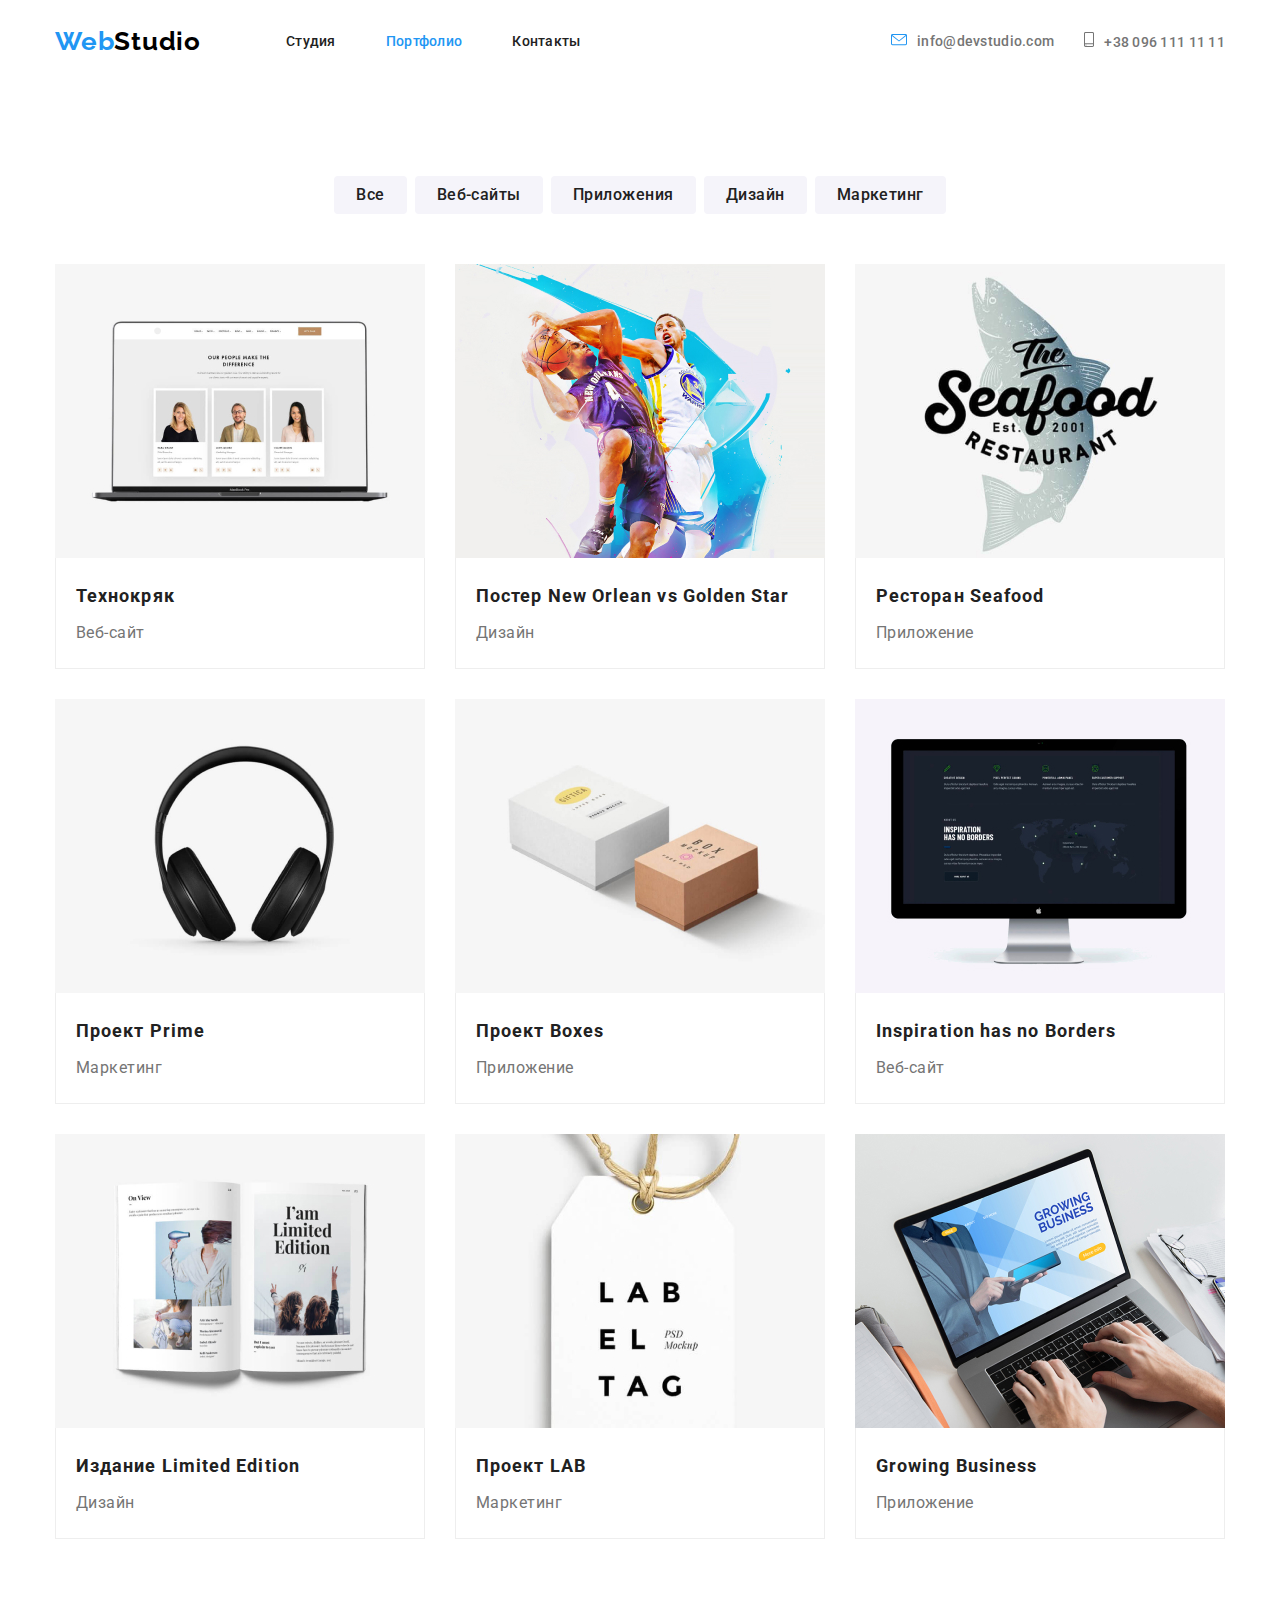
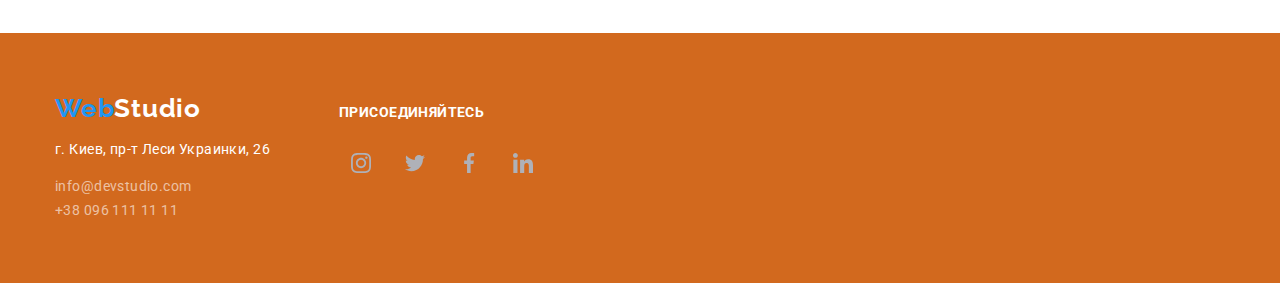
==== commit 56642514: "work-3-DONE" ====
--- a/portfolio.html
+++ b/portfolio.html
@@ -53,54 +53,67 @@
         <div class="project container">
           <ul class="list project-list">
           <li class="project-list-item">
-            <img class="project-img" src="./image-portfolio/img-portflio-1.jpg" alt="Лептоп" />
+           <a class="link" href=""><img class="img project-img" src="./image-portfolio/img-portflio-1.jpg" alt="Лептоп" />
+          <div class="card">
             <h2 class="title project-title">Технокряк</h2>
             <p class="project-text">Веб-сайт</p>
-            <p class="project-text-hover">
-              Технокряк это современная площадка распространения коронавируса.
-              Компании используют эту платформу для цифрового шпионажа и атак на
-              защищённые сервера конкурентов.
-            </p>
+          </div></a>
           </li>
           <li class="project-list-item">
-            <img class="project-img" src="./image-portfolio/img-portflio-2.jpg" alt="Гра в баскетбол" />
-            <h2 class="title project-title">Постер New Orlean vs Golden Star</h2>
-            <p class="project-text">Дизайн</p>
+            <a class="link" href=""><img class="img project-img" src="./image-portfolio/img-portflio-2.jpg" alt="Гра в баскетбол" />
+            <div class="card">
+              <h2 class="title project-title">Постер New Orlean vs Golden Star</h2>
+              <p class="project-text">Дизайн</p>
+            </div></a>
           </li>
           <li class="project-list-item">
-            <img class="project-img" src="./image-portfolio/img-portflio-3.jpg" alt="Логотип ресторану" />
-            <h2 class="title project-title">Ресторан Seafood</h2>
-            <p class="project-text">Приложение</p>
+            <a class="link" href=""><img class="img project-img" src="./image-portfolio/img-portflio-3.jpg" alt="Логотип ресторану" />
+            <div class="card">
+              <h2 class="title project-title">Ресторан Seafood</h2>
+              <p class="project-text">Приложение</p>
+            </div></a>
           </li>
           <li class="project-list-item">
-            <img class="project-img" src="./image-portfolio/img-portflio-4.jpg" alt="Наушники" />
-            <h2 class="title project-title">Проект Prime</h2>
-            <p class="project-text">Маркетинг</p>
+            <a class="link" href=""><img class="img project-img" src="./image-portfolio/img-portflio-4.jpg" alt="Наушники" />
+            <div class="card">
+              <h2 class="title project-title">Проект Prime</h2>
+              <p class="project-text">Маркетинг</p>
+            </div></a>
           </li>
           <li class="project-list-item">
-            <img class="project-img" src="./image-portfolio/img-portflio-5.jpg" alt="Дві коробки" />
-            <h2 class="title project-title">Проект Boxes</h2>
-            <p class="project-text">Приложение</p>
+            <a class="link" href=""><img class="img project-img" src="./image-portfolio/img-portflio-5.jpg" alt="Дві коробки" />
+            <div class="card">
+              <h2 class="title project-title">Проект Boxes</h2>
+              <p class="project-text">Приложение</p>
+            </div></a>
           </li>
           <li class="project-list-item">
-            <img class="project-img" src="./image-portfolio/img-portflio-6.jpg" alt="Монітор" />
-            <h2 class="title project-title">Inspiration has no Borders</h2>
-            <p class="project-text">Веб-сайт</p>
+            <a class="link" href=""><img class="img project-img" src="./image-portfolio/img-portflio-6.jpg" alt="Монітор" />
+            <div class="card">
+              <h2 class="title project-title">Inspiration has no Borders</h2>
+              <p class="project-text">Веб-сайт</p>
+            </div></a>
           </li>
           <li class="project-list-item">
-            <img class="project-img" src="./image-portfolio/img-portflio-7.jpg" alt="Розкрита книга" />
-            <h2 class="title project-title">Издание Limited Edition</h2>
-            <p class="project-text">Дизайн</p>
+            <a class="link" href=""><img class="img project-img" src="./image-portfolio/img-portflio-7.jpg" alt="Розкрита книга" />
+            <div class="card">
+              <h2 class="title project-title">Издание Limited Edition</h2>
+              <p class="project-text">Дизайн</p>
+            </div></a>
           </li>
           <li class="project-list-item">
-            <img class="project-img" src="./image-portfolio/img-portflio-8.jpg" alt="Бірка" />
-            <h2 class="title project-title">Проект LAB</h2>
-            <p class="project-text">Маркетинг</p>
+            <a class="link" href=""><img class="img project-img" src="./image-portfolio/img-portflio-8.jpg" alt="Бірка" />
+            <div class="card">
+              <h2 class="title project-title">Проект LAB</h2>
+              <p class="project-text">Маркетинг</p>
+            </div></a>
           </li>
           <li class="project-list-item">
-            <img class="project-img" src="./image-portfolio/img-portflio-9.jpg" alt="Робота на ноутбуці" />
+           <a class="link" href=""><img class="img project-img" src="./image-portfolio/img-portflio-9.jpg" alt="Робота на ноутбуці" />
+          <div class="card">
             <h2 class="title project-title">Growing Business</h2>
             <p class="project-text">Приложение</p>
+          </div></a>
           </li>
         </ul></div>
       </section>
--- a/css/style.css
+++ b/css/style.css
@@ -67,13 +67,13 @@
 
 .navigation-list {
   display: flex;
+  margin-top: 0;
+  margin-bottom: 0;
 }
 
 .navigation-logo {
   display: block;
   margin-right: 85px;
-  padding-top: 24px;
-  padding-bottom: 25px;
 
   font-family: var(--font-logo);
   font-style: normal;
@@ -99,15 +99,15 @@
 }
 
 .navigation-list-link {
-  padding-top: 30px;
-  padding-bottom: 30px;
+  padding-top: 32px;
+  padding-bottom: 32px;
 
   color: var(--title-light-theme-color);
 }
 
 .navigation-list-link-active {
-  padding-top: 30px;
-  padding-bottom: 30px;
+  padding-top: 32px;
+  padding-bottom: 32px;
 
   color: var(--accent);
 }
@@ -129,8 +129,8 @@
 
 .address-link-mail,
 .address-link-tel {
-  padding-top: 30px;
-  padding-bottom: 30px;
+  padding-top: 32px;
+  padding-bottom: 32px;
 
   font-style: normal;
   color: var(--text-color);
@@ -160,6 +160,7 @@
 }
 
 .hero-title {
+  display: block;
   margin-bottom: 30px;
 
   font-weight: 900;
@@ -486,17 +487,9 @@
   color: var(--title-dark-theme-color);
 }
 
-.project-img {
-  margin-bottom: 20px;
-}
-
 .project-list {
   display: flex;
   flex-wrap: wrap;
-}
-
-.project-list-item {
-  border-bottom: 1px solid #eeeeee;
 }
 
 .project-list-item:not(:nth-child(3n)) {
@@ -539,6 +532,17 @@
 
   background-color: var(--accent);
   color: var(--title-dark-theme-color);
+}
+
+.card {
+  padding-top: 20px;
+  padding-right: 24px;
+  padding-bottom: 20px;
+  padding-left: 20px;
+
+  border-right: 1px solid #eeeeee;
+  border-bottom: 1px solid #eeeeee;
+  border-left: 1px solid #eeeeee;
 }
 
 /* 
